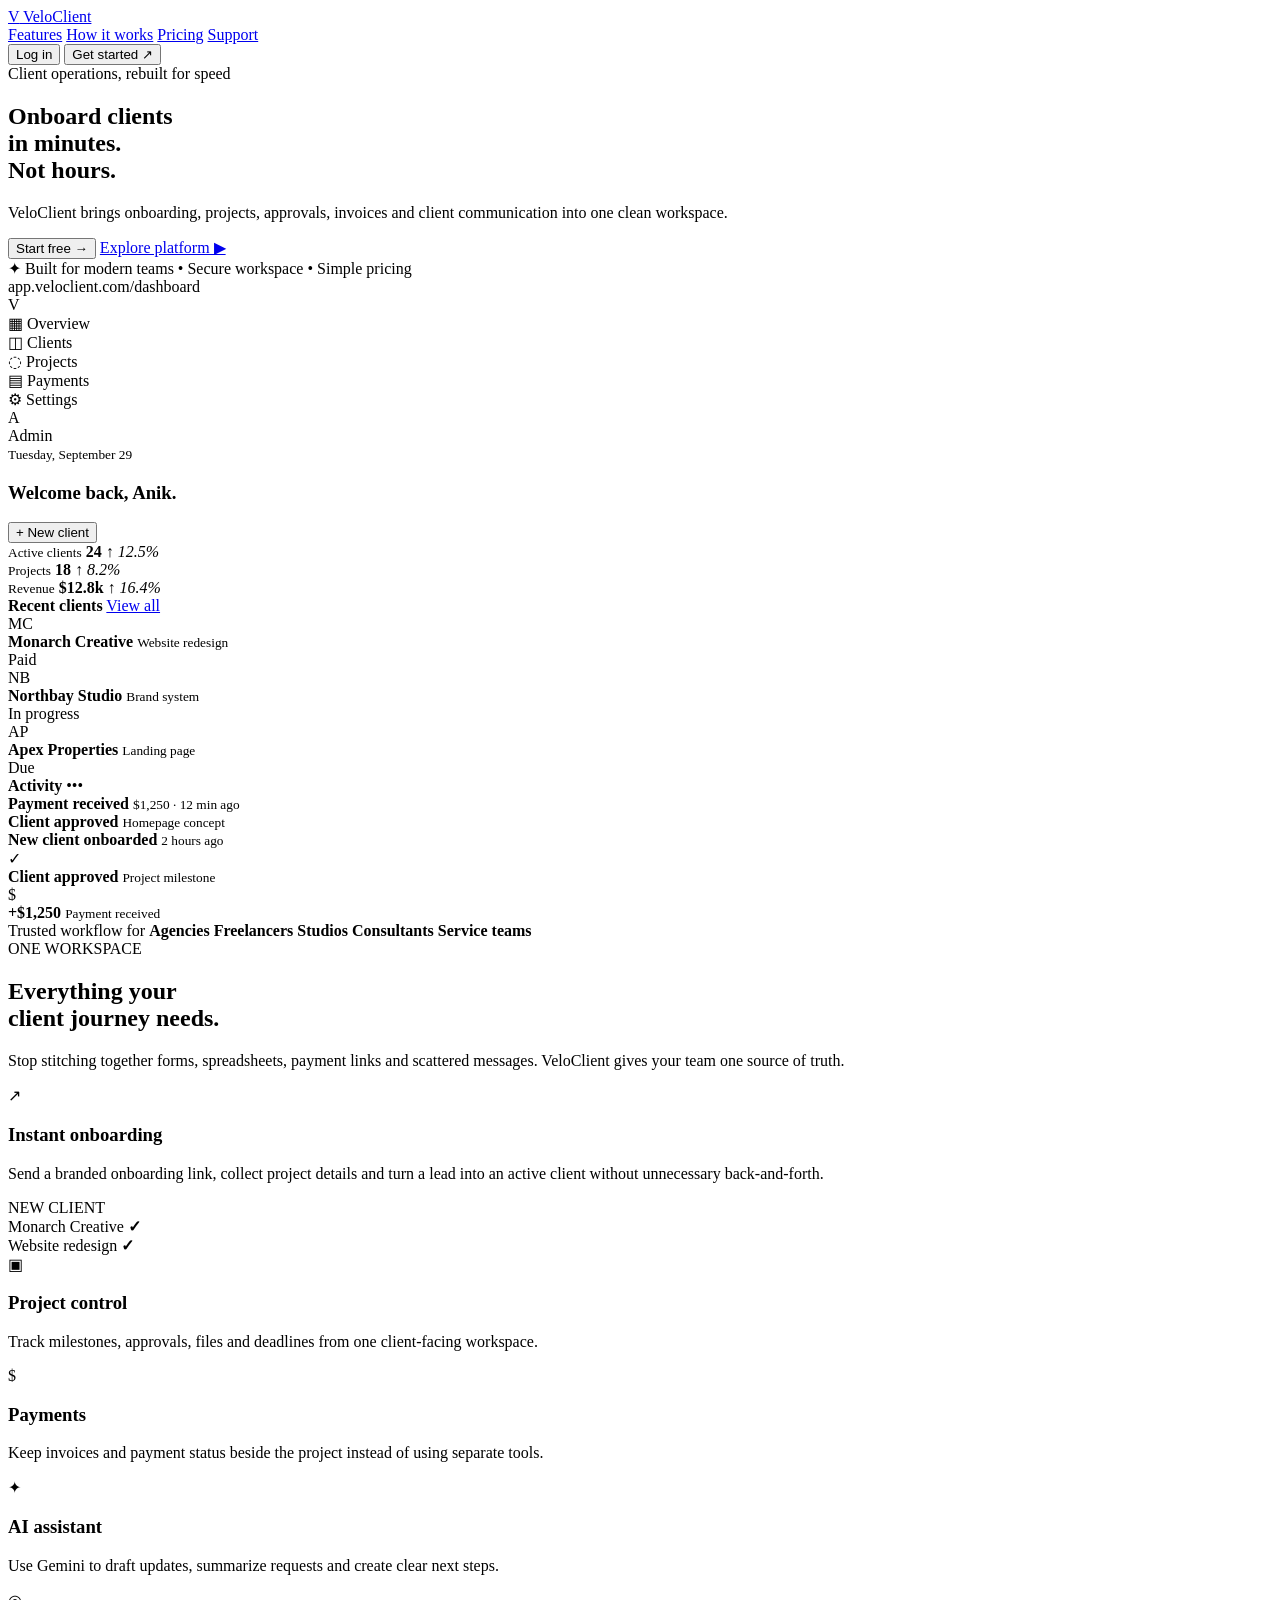
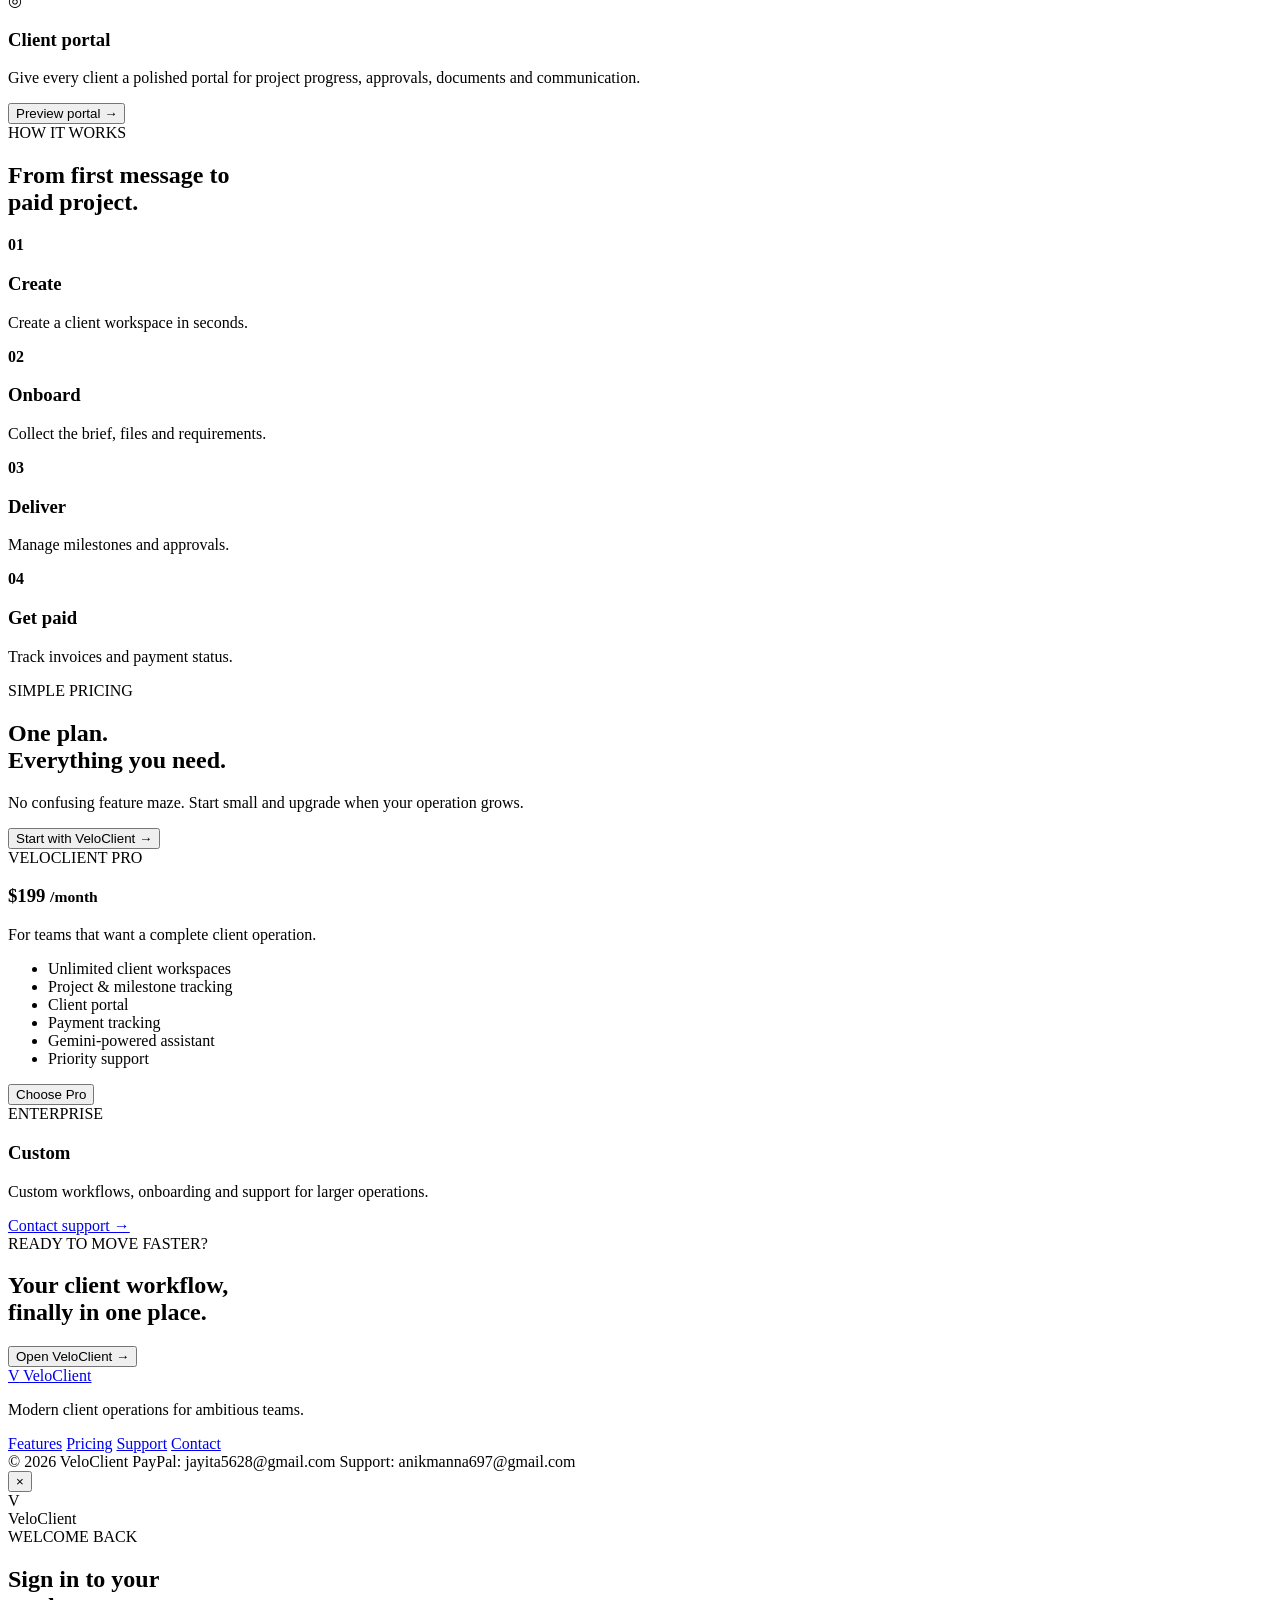
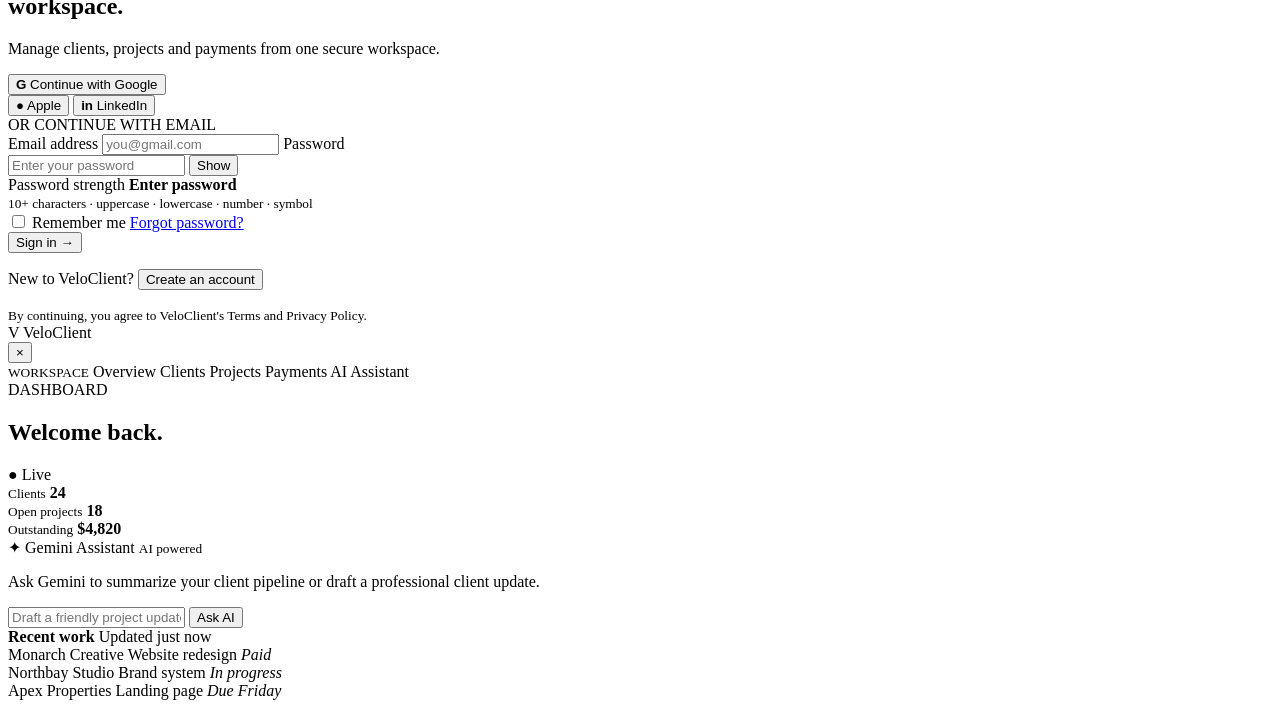
==== index.html @ aab2da52 "Create index.html" ====
<!-- index.html -->
<!DOCTYPE html>
<html lang="en">
<head>
  <meta charset="UTF-8">
  <meta name="viewport" content="width=device-width, initial-scale=1.0">
  <meta name="description" content="VeloClient — modern client operations platform">
  <title>VeloClient — Client Operations</title>

  <link rel="preconnect" href="https://fonts.googleapis.com">
  <link rel="preconnect" href="https://fonts.gstatic.com" crossorigin>
  <link href="https://fonts.googleapis.com/css2?family=Inter:wght@400;500;600;700;800&display=swap" rel="stylesheet">

  <link rel="stylesheet" href="styles.css">
</head>

<body>

<div class="noise"></div>

<!-- NAVBAR -->
<header class="navbar">
  <a href="#home" class="brand">
    <span class="brand-logo">V</span>
    <span>VeloClient</span>
  </a>

  <nav>
    <a href="#features">Features</a>
    <a href="#workflow">How it works</a>
    <a href="#pricing">Pricing</a>
    <a href="#support">Support</a>
  </nav>

  <div class="nav-buttons">
    <button class="btn ghost" data-login>Log in</button>
    <button class="btn primary" data-login>
      Get started <span>↗</span>
    </button>
  </div>
</header>


<!-- HERO -->
<main id="home">

<section class="hero">

  <div class="hero-text">

    <div class="eyebrow">
      <span class="pulse"></span>
      Client operations, rebuilt for speed
    </div>

    <h1>
      Onboard clients
      <br>
      <span>in minutes.</span>
      <br>
      Not hours.
    </h1>

    <p>
      VeloClient brings onboarding, projects, approvals,
      invoices and client communication into one clean workspace.
    </p>

    <div class="hero-buttons">
      <button class="btn primary large" data-login>
        Start free →
      </button>

      <a href="#features" class="btn dark large">
        Explore platform ▶
      </a>
    </div>

    <div class="trust">
      <span>✦ Built for modern teams</span>
      <span>•</span>
      <span>Secure workspace</span>
      <span>•</span>
      <span>Simple pricing</span>
    </div>

  </div>


  <!-- DASHBOARD MOCKUP -->

  <div class="hero-dashboard">

    <div class="glow"></div>

    <div class="browser">

      <div class="browser-bar">
        <i></i>
        <i></i>
        <i></i>

        <div class="browser-url">
          app.veloclient.com/dashboard
        </div>
      </div>

      <div class="dashboard">

        <aside class="sidebar">

          <div class="small-logo">V</div>

          <div class="side active">
            ▦
            <span>Overview</span>
          </div>

          <div class="side">
            ◫
            <span>Clients</span>
          </div>

          <div class="side">
            ◌
            <span>Projects</span>
          </div>

          <div class="side">
            ▤
            <span>Payments</span>
          </div>

          <div class="side">
            ⚙
            <span>Settings</span>
          </div>

          <div class="side-user">
            <div class="avatar">A</div>
            Admin
          </div>

        </aside>


        <section class="dashboard-main">

          <div class="dashboard-header">

            <div>
              <small>Tuesday, September 29</small>
              <h3>Welcome back, Anik.</h3>
            </div>

            <button class="new-client">
              + New client
            </button>

          </div>


          <div class="stats">

            <div class="stat">
              <small>Active clients</small>
              <strong>24</strong>
              <em>↑ 12.5%</em>
            </div>

            <div class="stat">
              <small>Projects</small>
              <strong>18</strong>
              <em>↑ 8.2%</em>
            </div>

            <div class="stat">
              <small>Revenue</small>
              <strong>$12.8k</strong>
              <em>↑ 16.4%</em>
            </div>

          </div>


          <div class="dashboard-grid">

            <div class="panel">

              <div class="panel-title">
                <b>Recent clients</b>
                <a href="#">View all</a>
              </div>

              <div class="client">
                <span class="client-avatar purple">MC</span>

                <div>
                  <b>Monarch Creative</b>
                  <small>Website redesign</small>
                </div>

                <label class="paid">Paid</label>
              </div>

              <div class="client">
                <span class="client-avatar green">NB</span>

                <div>
                  <b>Northbay Studio</b>
                  <small>Brand system</small>
                </div>

                <label class="progress">In progress</label>
              </div>

              <div class="client">
                <span class="client-avatar orange">AP</span>

                <div>
                  <b>Apex Properties</b>
                  <small>Landing page</small>
                </div>

                <label class="due">Due</label>
              </div>

            </div>


            <div class="panel activity">

              <div class="panel-title">
                <b>Activity</b>
                <span>•••</span>
              </div>

              <div class="activity-item">
                <i></i>
                <div>
                  <b>Payment received</b>
                  <small>$1,250 · 12 min ago</small>
                </div>
              </div>

              <div class="activity-item">
                <i></i>
                <div>
                  <b>Client approved</b>
                  <small>Homepage concept</small>
                </div>
              </div>

              <div class="activity-item">
                <i></i>
                <div>
                  <b>New client onboarded</b>
                  <small>2 hours ago</small>
                </div>
              </div>

            </div>

          </div>

        </section>

      </div>
    </div>


    <div class="floating-card first">
      <span>✓</span>
      <div>
        <b>Client approved</b>
        <small>Project milestone</small>
      </div>
    </div>

    <div class="floating-card second">
      <span>$</span>
      <div>
        <b>+$1,250</b>
        <small>Payment received</small>
      </div>
    </div>

  </div>

</section>


<!-- LOGO STRIP -->

<section class="logo-strip">

  <span>Trusted workflow for</span>

  <b>Agencies</b>
  <b>Freelancers</b>
  <b>Studios</b>
  <b>Consultants</b>
  <b>Service teams</b>

</section>


<!-- FEATURES -->

<section class="section" id="features">

  <div class="section-heading">

    <div>
      <span class="kicker">ONE WORKSPACE</span>

      <h2>
        Everything your
        <br>
        <span>client journey needs.</span>
      </h2>
    </div>

    <p>
      Stop stitching together forms, spreadsheets,
      payment links and scattered messages.
      VeloClient gives your team one source of truth.
    </p>

  </div>


  <div class="features">

    <article class="feature large-feature">

      <div class="feature-icon">↗</div>

      <h3>Instant onboarding</h3>

      <p>
        Send a branded onboarding link, collect project
        details and turn a lead into an active client
        without unnecessary back-and-forth.
      </p>

      <div class="fake-form">

        <span>NEW CLIENT</span>

        <div>
          Monarch Creative
          <b>✓</b>
        </div>

        <div>
          Website redesign
          <b>✓</b>
        </div>

      </div>

    </article>


    <article class="feature">

      <div class="feature-icon">▣</div>

      <h3>Project control</h3>

      <p>
        Track milestones, approvals, files and
        deadlines from one client-facing workspace.
      </p>

    </article>


    <article class="feature">

      <div class="feature-icon">$</div>

      <h3>Payments</h3>

      <p>
        Keep invoices and payment status beside
        the project instead of using separate tools.
      </p>

    </article>


    <article class="feature">

      <div class="feature-icon">✦</div>

      <h3>AI assistant</h3>

      <p>
        Use Gemini to draft updates, summarize
        requests and create clear next steps.
      </p>

    </article>


    <article class="feature wide-feature">

      <div class="feature-icon">◎</div>

      <div>
        <h3>Client portal</h3>

        <p>
          Give every client a polished portal for
          project progress, approvals, documents
          and communication.
        </p>
      </div>

      <button class="outline" data-login>
        Preview portal →
      </button>

    </article>

  </div>

</section>


<!-- WORKFLOW -->

<section class="section workflow" id="workflow">

  <div class="center-heading">

    <span class="kicker">HOW IT WORKS</span>

    <h2>
      From first message to
      <br>
      <span>paid project.</span>
    </h2>

  </div>


  <div class="steps">

    <div class="step">
      <b>01</b>
      <h3>Create</h3>
      <p>Create a client workspace in seconds.</p>
    </div>

    <div class="step">
      <b>02</b>
      <h3>Onboard</h3>
      <p>Collect the brief, files and requirements.</p>
    </div>

    <div class="step">
      <b>03</b>
      <h3>Deliver</h3>
      <p>Manage milestones and approvals.</p>
    </div>

    <div class="step">
      <b>04</b>
      <h3>Get paid</h3>
      <p>Track invoices and payment status.</p>
    </div>

  </div>

</section>


<!-- PRICING -->

<section class="section pricing" id="pricing">

  <div class="pricing-intro">

    <span class="kicker">SIMPLE PRICING</span>

    <h2>
      One plan.
      <br>
      <span>Everything you need.</span>
    </h2>

    <p>
      No confusing feature maze.
      Start small and upgrade when your operation grows.
    </p>

    <button class="btn primary large" data-login>
      Start with VeloClient →
    </button>

  </div>


  <div class="price-card">

    <span class="plan">VELOCLIENT PRO</span>

    <h3>
      $199
      <small>/month</small>
    </h3>

    <p>
      For teams that want a complete client operation.
    </p>

    <ul>
      <li>Unlimited client workspaces</li>
      <li>Project & milestone tracking</li>
      <li>Client portal</li>
      <li>Payment tracking</li>
      <li>Gemini-powered assistant</li>
      <li>Priority support</li>
    </ul>

    <button class="btn dark full" data-login>
      Choose Pro
    </button>

  </div>


  <div class="enterprise-card">

    <span class="plan">ENTERPRISE</span>

    <h3>Custom</h3>

    <p>
      Custom workflows, onboarding and support
      for larger operations.
    </p>

    <a href="mailto:anikmanna697@gmail.com">
      Contact support →
    </a>

  </div>

</section>


<!-- CTA -->

<section class="cta">

  <div>

    <span class="kicker">READY TO MOVE FASTER?</span>

    <h2>
      Your client workflow,
      <br>
      <span>finally in one place.</span>
    </h2>

  </div>

  <button class="btn light large" data-login>
    Open VeloClient →
  </button>

</section>

</main>


<!-- FOOTER -->

<footer id="support">

  <div class="footer-main">

    <a class="brand" href="#home">
      <span class="brand-logo">V</span>
      VeloClient
    </a>

    <p>
      Modern client operations for ambitious teams.
    </p>

    <div class="footer-links">
      <a href="#features">Features</a>
      <a href="#pricing">Pricing</a>
      <a href="mailto:anikmanna697@gmail.com">Support</a>
      <a href="mailto:anikmanna697@gmail.com">Contact</a>
    </div>

  </div>

  <div class="footer-bottom">
    <span>© 2026 VeloClient</span>
    <span>PayPal: jayita5628@gmail.com</span>
    <span>Support: anikmanna697@gmail.com</span>
  </div>

</footer>


<!-- LOGIN MODAL -->

<div class="modal hidden" id="loginModal">

  <div class="backdrop" data-close></div>

  <div class="auth-card">

    <button class="close" data-close>×</button>

    <div class="auth-brand">
      <div class="auth-logo">V</div>
      <span>VeloClient</span>
    </div>

    <span class="kicker">WELCOME BACK</span>

    <h2>
      Sign in to your
      <br>
      <span>workspace.</span>
    </h2>

    <p class="muted">
      Manage clients, projects and payments from
      one secure workspace.
    </p>


    <!-- GOOGLE -->

    <button class="social-btn" data-provider="Google">
      <strong class="google">G</strong>
      Continue with Google
    </button>


    <div class="social-grid">

      <!-- APPLE -->

      <button class="social-btn" data-provider="Apple">
        <strong class="apple">●</strong>
        Apple
      </button>


      <!-- LINKEDIN -->

      <button class="social-btn" data-provider="LinkedIn">
        <strong class="linkedin">in</strong>
        LinkedIn
      </button>

    </div>


    <div class="divider">
      <span>OR CONTINUE WITH EMAIL</span>
    </div>


    <!-- EMAIL LOGIN -->

    <form id="loginForm">

      <label>
        Email address

        <input
          type="email"
          id="email"
          autocomplete="email"
          placeholder="you@gmail.com"
          required
        >

      </label>


      <label>
        Password

        <div class="password-container">

          <input
            type="password"
            id="password"
            autocomplete="current-password"
            minlength="10"
            pattern="(?=.*[a-z])(?=.*[A-Z])(?=.*[0-9])(?=.*[^A-Za-z0-9]).{10,}"
            placeholder="Enter your password"
            required
          >

          <button
            type="button"
            id="togglePassword"
            class="show-password"
          >
            Show
          </button>

        </div>

      </label>


      <!-- PASSWORD STRENGTH -->

      <div class="password-strength" id="strengthBox">

        <div class="strength-header">

          <span>Password strength</span>

          <b id="strengthLabel">
            Enter password
          </b>

        </div>

        <div class="strength-bars">
          <i></i>
          <i></i>
          <i></i>
          <i></i>
        </div>

        <small id="passwordHint">
          10+ characters · uppercase · lowercase · number · symbol
        </small>

      </div>


      <div class="login-options">

        <label class="remember">
          <input type="checkbox">
          Remember me
        </label>

        <a href="mailto:anikmanna697@gmail.com?subject=VeloClient%20Password%20Reset">
          Forgot password?
        </a>

      </div>


      <button class="btn primary full signin-btn" type="submit">
        Sign in →
      </button>

    </form>


    <p class="signup">
      New to VeloClient?
      <button id="createAccount">
        Create an account
      </button>
    </p>

    <small class="terms">
      By continuing, you agree to VeloClient's
      Terms and Privacy Policy.
    </small>

  </div>

</div>


<!-- CLIENT PORTAL -->

<div class="modal hidden" id="portalModal">

  <div class="portal">

    <header class="portal-header">

      <div class="brand">
        <span class="brand-logo">V</span>
        VeloClient
      </div>

      <button class="close" id="closePortal">×</button>

    </header>


    <div class="portal-layout">

      <aside class="portal-sidebar">

        <small>WORKSPACE</small>

        <a class="active">Overview</a>
        <a>Clients</a>
        <a>Projects</a>
        <a>Payments</a>
        <a>AI Assistant</a>

      </aside>


      <section class="portal-content">

        <div class="portal-heading">

          <div>
            <span class="kicker">DASHBOARD</span>
            <h2>Welcome back.</h2>
          </div>

          <span class="live">● Live</span>

        </div>


        <div class="portal-stats">

          <div>
            <small>Clients</small>
            <strong>24</strong>
          </div>

          <div>
            <small>Open projects</small>
            <strong>18</strong>
          </div>

          <div>
            <small>Outstanding</small>
            <strong>$4,820</strong>
          </div>

        </div>


        <!-- GEMINI -->

        <div class="ai-box">

          <div class="ai-title">
            <span>✦ Gemini Assistant</span>
            <small>AI powered</small>
          </div>

          <p id="aiResponse">
            Ask Gemini to summarize your client pipeline
            or draft a professional client update.
          </p>

          <div class="ai-input">

            <input
              id="aiPrompt"
              placeholder="Draft a friendly project update..."
            >

            <button class="btn primary" id="askAI">
              Ask AI
            </button>

          </div>

        </div>


        <div class="recent-work">

          <div class="recent-header">
            <b>Recent work</b>
            <span>Updated just now</span>
          </div>

          <div class="work-row">
            <span>Monarch Creative</span>
            <span>Website redesign</span>
            <em>Paid</em>
          </div>

          <div class="work-row">
            <span>Northbay Studio</span>
            <span>Brand system</span>
            <em>In progress</em>
          </div>

          <div class="work-row">
            <span>Apex Properties</span>
            <span>Landing page</span>
            <em>Due Friday</em>
          </div>

        </div>

      </section>

    </div>

  </div>

</div>


<script src="app.js"></script>

</body>
  </html>
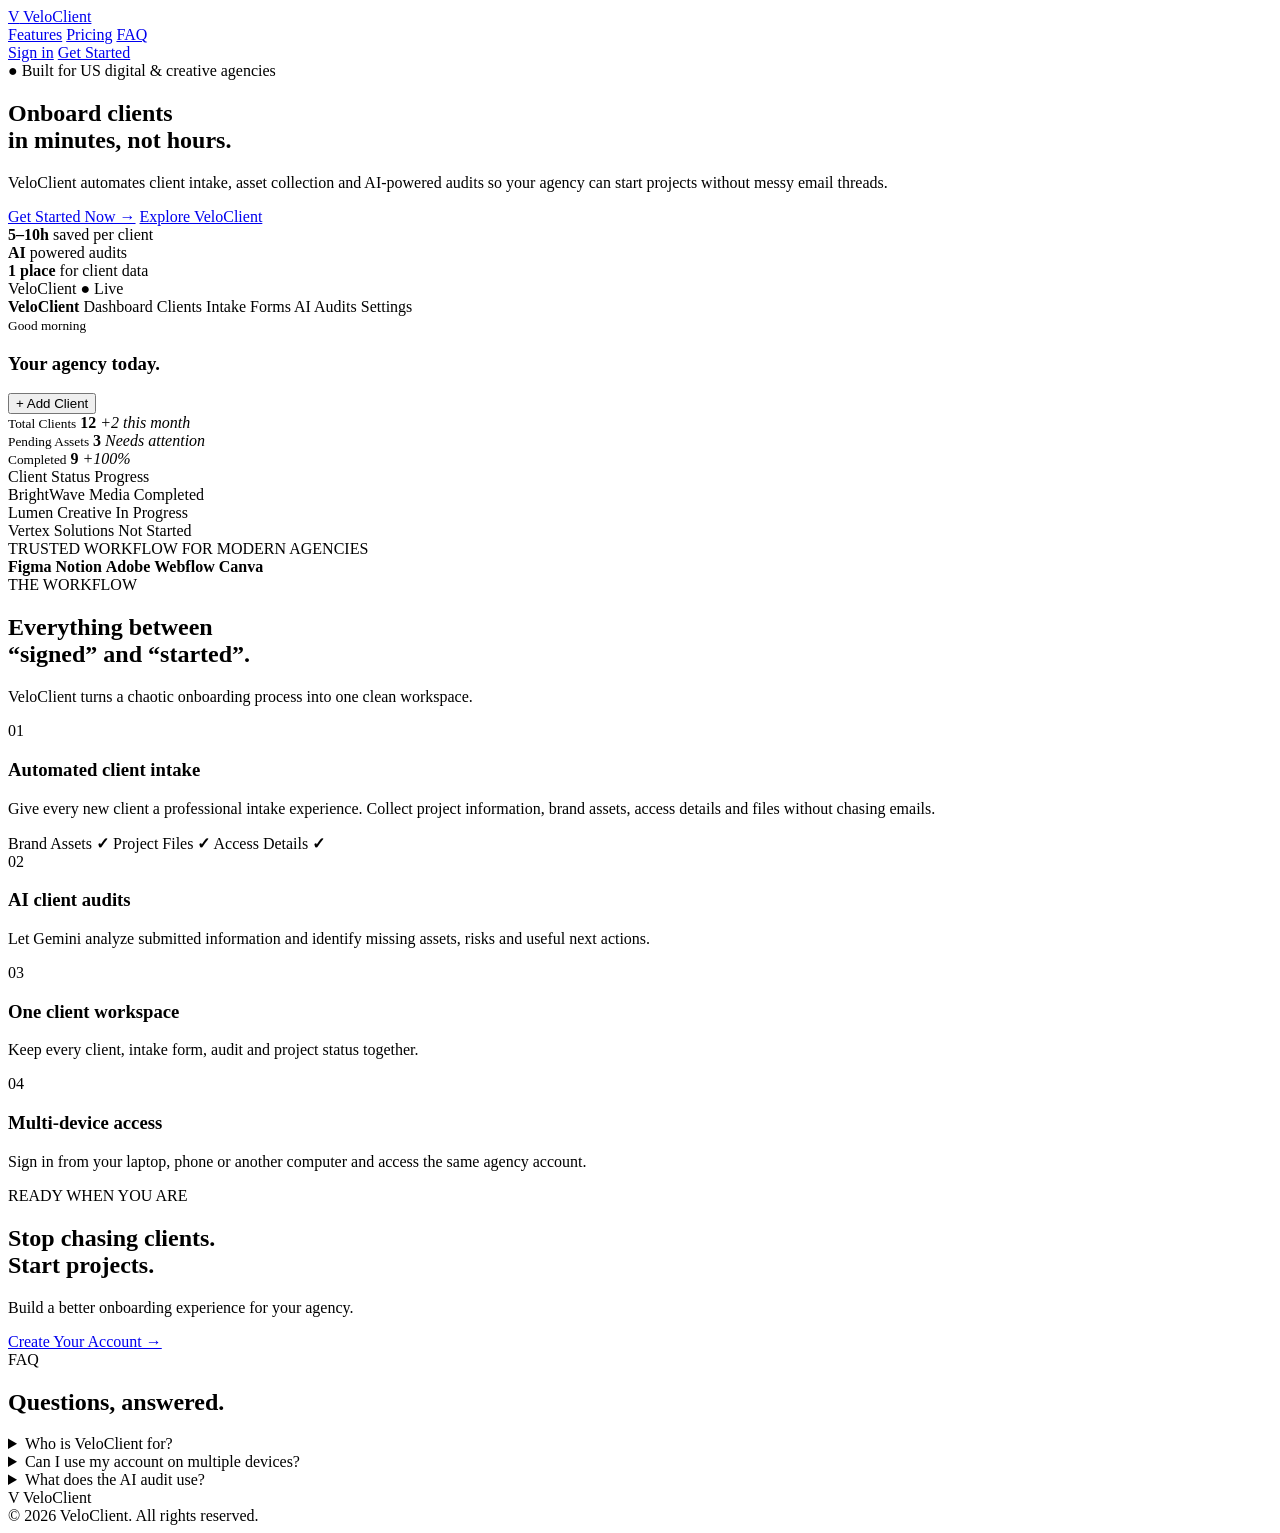
==== commit ad8eff3f: "Update index.html" ====
--- a/index.html
+++ b/index.html
@@ -1,924 +1,259 @@
-<!-- index.html -->
 <!DOCTYPE html>
 <html lang="en">
 <head>
   <meta charset="UTF-8">
   <meta name="viewport" content="width=device-width, initial-scale=1.0">
-  <meta name="description" content="VeloClient — modern client operations platform">
-  <title>VeloClient — Client Operations</title>
-
-  <link rel="preconnect" href="https://fonts.googleapis.com">
-  <link rel="preconnect" href="https://fonts.gstatic.com" crossorigin>
-  <link href="https://fonts.googleapis.com/css2?family=Inter:wght@400;500;600;700;800&display=swap" rel="stylesheet">
-
-  <link rel="stylesheet" href="styles.css">
+  <title>VeloClient | Client onboarding for modern agencies</title>
+  <link rel="stylesheet" href="css/style.css">
 </head>
 
-<body>
-
-<div class="noise"></div>
-
-<!-- NAVBAR -->
-<header class="navbar">
-  <a href="#home" class="brand">
-    <span class="brand-logo">V</span>
-    <span>VeloClient</span>
+<body class="marketing">
+
+<header class="nav">
+  <a href="index.html" class="brand">
+    <span class="brand-mark">V</span>
+    VeloClient
   </a>
 
   <nav>
     <a href="#features">Features</a>
-    <a href="#workflow">How it works</a>
-    <a href="#pricing">Pricing</a>
-    <a href="#support">Support</a>
+    <a href="pricing.html">Pricing</a>
+    <a href="#faq">FAQ</a>
   </nav>
 
-  <div class="nav-buttons">
-    <button class="btn ghost" data-login>Log in</button>
-    <button class="btn primary" data-login>
-      Get started <span>↗</span>
-    </button>
+  <div class="nav-actions">
+    <a href="login.html" class="nav-login">Sign in</a>
+    <a href="signup.html" class="btn btn-small">Get Started</a>
   </div>
 </header>
 
-
-<!-- HERO -->
-<main id="home">
+<main>
 
 <section class="hero">
-
-  <div class="hero-text">
+  <div class="hero-content">
 
     <div class="eyebrow">
-      <span class="pulse"></span>
-      Client operations, rebuilt for speed
+      <span>●</span>
+      Built for US digital & creative agencies
     </div>
 
     <h1>
-      Onboard clients
-      <br>
-      <span>in minutes.</span>
-      <br>
-      Not hours.
+      Onboard clients<br>
+      in minutes,
+      <span>not hours.</span>
     </h1>
 
     <p>
-      VeloClient brings onboarding, projects, approvals,
-      invoices and client communication into one clean workspace.
+      VeloClient automates client intake, asset collection and AI-powered
+      audits so your agency can start projects without messy email threads.
     </p>
 
     <div class="hero-buttons">
-      <button class="btn primary large" data-login>
-        Start free →
-      </button>
-
-      <a href="#features" class="btn dark large">
-        Explore platform ▶
-      </a>
-    </div>
-
-    <div class="trust">
-      <span>✦ Built for modern teams</span>
-      <span>•</span>
-      <span>Secure workspace</span>
-      <span>•</span>
-      <span>Simple pricing</span>
-    </div>
-
-  </div>
-
-
-  <!-- DASHBOARD MOCKUP -->
-
-  <div class="hero-dashboard">
-
-    <div class="glow"></div>
-
-    <div class="browser">
-
-      <div class="browser-bar">
-        <i></i>
-        <i></i>
-        <i></i>
-
-        <div class="browser-url">
-          app.veloclient.com/dashboard
+      <a href="signup.html" class="btn">Get Started Now →</a>
+      <a href="#features" class="btn btn-outline">Explore VeloClient</a>
+    </div>
+
+    <div class="hero-stats">
+      <div>
+        <strong>5–10h</strong>
+        <span>saved per client</span>
+      </div>
+      <div>
+        <strong>AI</strong>
+        <span>powered audits</span>
+      </div>
+      <div>
+        <strong>1 place</strong>
+        <span>for client data</span>
+      </div>
+    </div>
+
+  </div>
+
+  <div class="hero-product">
+    <div class="window">
+      <div class="window-top">
+        <div class="window-dots">
+          <i></i><i></i><i></i>
         </div>
-      </div>
-
-      <div class="dashboard">
-
-        <aside class="sidebar">
-
-          <div class="small-logo">V</div>
-
-          <div class="side active">
-            ▦
-            <span>Overview</span>
+        <span>VeloClient</span>
+        <span>● Live</span>
+      </div>
+
+      <div class="mini-dashboard">
+        <aside>
+          <strong>VeloClient</strong>
+          <a class="active">Dashboard</a>
+          <a>Clients</a>
+          <a>Intake Forms</a>
+          <a>AI Audits</a>
+          <a>Settings</a>
+        </aside>
+
+        <div class="mini-main">
+          <div class="mini-title">
+            <div>
+              <small>Good morning</small>
+              <h3>Your agency today.</h3>
+            </div>
+            <button>+ Add Client</button>
           </div>
 
-          <div class="side">
-            ◫
-            <span>Clients</span>
+          <div class="mini-cards">
+            <div>
+              <small>Total Clients</small>
+              <b>12</b>
+              <em>+2 this month</em>
+            </div>
+
+            <div>
+              <small>Pending Assets</small>
+              <b>3</b>
+              <em>Needs attention</em>
+            </div>
+
+            <div>
+              <small>Completed</small>
+              <b>9</b>
+              <em>+100%</em>
+            </div>
           </div>
 
-          <div class="side">
-            ◌
-            <span>Projects</span>
+          <div class="mini-table">
+            <div class="table-head">
+              <span>Client</span>
+              <span>Status</span>
+              <span>Progress</span>
+            </div>
+
+            <div class="table-row">
+              <span>BrightWave Media</span>
+              <span class="pill green">Completed</span>
+              <span class="progress"><i style="width:100%"></i></span>
+            </div>
+
+            <div class="table-row">
+              <span>Lumen Creative</span>
+              <span class="pill blue">In Progress</span>
+              <span class="progress"><i style="width:65%"></i></span>
+            </div>
+
+            <div class="table-row">
+              <span>Vertex Solutions</span>
+              <span class="pill gray">Not Started</span>
+              <span class="progress"><i style="width:20%"></i></span>
+            </div>
           </div>
-
-          <div class="side">
-            ▤
-            <span>Payments</span>
-          </div>
-
-          <div class="side">
-            ⚙
-            <span>Settings</span>
-          </div>
-
-          <div class="side-user">
-            <div class="avatar">A</div>
-            Admin
-          </div>
-
-        </aside>
-
-
-        <section class="dashboard-main">
-
-          <div class="dashboard-header">
-
-            <div>
-              <small>Tuesday, September 29</small>
-              <h3>Welcome back, Anik.</h3>
-            </div>
-
-            <button class="new-client">
-              + New client
-            </button>
-
-          </div>
-
-
-          <div class="stats">
-
-            <div class="stat">
-              <small>Active clients</small>
-              <strong>24</strong>
-              <em>↑ 12.5%</em>
-            </div>
-
-            <div class="stat">
-              <small>Projects</small>
-              <strong>18</strong>
-              <em>↑ 8.2%</em>
-            </div>
-
-            <div class="stat">
-              <small>Revenue</small>
-              <strong>$12.8k</strong>
-              <em>↑ 16.4%</em>
-            </div>
-
-          </div>
-
-
-          <div class="dashboard-grid">
-
-            <div class="panel">
-
-              <div class="panel-title">
-                <b>Recent clients</b>
-                <a href="#">View all</a>
-              </div>
-
-              <div class="client">
-                <span class="client-avatar purple">MC</span>
-
-                <div>
-                  <b>Monarch Creative</b>
-                  <small>Website redesign</small>
-                </div>
-
-                <label class="paid">Paid</label>
-              </div>
-
-              <div class="client">
-                <span class="client-avatar green">NB</span>
-
-                <div>
-                  <b>Northbay Studio</b>
-                  <small>Brand system</small>
-                </div>
-
-                <label class="progress">In progress</label>
-              </div>
-
-              <div class="client">
-                <span class="client-avatar orange">AP</span>
-
-                <div>
-                  <b>Apex Properties</b>
-                  <small>Landing page</small>
-                </div>
-
-                <label class="due">Due</label>
-              </div>
-
-            </div>
-
-
-            <div class="panel activity">
-
-              <div class="panel-title">
-                <b>Activity</b>
-                <span>•••</span>
-              </div>
-
-              <div class="activity-item">
-                <i></i>
-                <div>
-                  <b>Payment received</b>
-                  <small>$1,250 · 12 min ago</small>
-                </div>
-              </div>
-
-              <div class="activity-item">
-                <i></i>
-                <div>
-                  <b>Client approved</b>
-                  <small>Homepage concept</small>
-                </div>
-              </div>
-
-              <div class="activity-item">
-                <i></i>
-                <div>
-                  <b>New client onboarded</b>
-                  <small>2 hours ago</small>
-                </div>
-              </div>
-
-            </div>
-
-          </div>
-
-        </section>
-
-      </div>
-    </div>
-
-
-    <div class="floating-card first">
-      <span>✓</span>
-      <div>
-        <b>Client approved</b>
-        <small>Project milestone</small>
-      </div>
-    </div>
-
-    <div class="floating-card second">
-      <span>$</span>
-      <div>
-        <b>+$1,250</b>
-        <small>Payment received</small>
-      </div>
-    </div>
-
-  </div>
-
-</section>
-
-
-<!-- LOGO STRIP -->
+        </div>
+      </div>
+    </div>
+  </div>
+</section>
 
 <section class="logo-strip">
-
-  <span>Trusted workflow for</span>
-
-  <b>Agencies</b>
-  <b>Freelancers</b>
-  <b>Studios</b>
-  <b>Consultants</b>
-  <b>Service teams</b>
-
-</section>
-
-
-<!-- FEATURES -->
-
-<section class="section" id="features">
-
+  <span>TRUSTED WORKFLOW FOR MODERN AGENCIES</span>
+  <div>
+    <b>Figma</b>
+    <b>Notion</b>
+    <b>Adobe</b>
+    <b>Webflow</b>
+    <b>Canva</b>
+  </div>
+</section>
+
+<section id="features" class="section">
   <div class="section-heading">
-
-    <div>
-      <span class="kicker">ONE WORKSPACE</span>
-
-      <h2>
-        Everything your
-        <br>
-        <span>client journey needs.</span>
-      </h2>
-    </div>
-
-    <p>
-      Stop stitching together forms, spreadsheets,
-      payment links and scattered messages.
-      VeloClient gives your team one source of truth.
-    </p>
-
-  </div>
-
-
-  <div class="features">
-
-    <article class="feature large-feature">
-
-      <div class="feature-icon">↗</div>
-
-      <h3>Instant onboarding</h3>
-
-      <p>
-        Send a branded onboarding link, collect project
-        details and turn a lead into an active client
-        without unnecessary back-and-forth.
-      </p>
-
-      <div class="fake-form">
-
-        <span>NEW CLIENT</span>
-
-        <div>
-          Monarch Creative
-          <b>✓</b>
-        </div>
-
-        <div>
-          Website redesign
-          <b>✓</b>
-        </div>
-
-      </div>
-
-    </article>
-
-
-    <article class="feature">
-
-      <div class="feature-icon">▣</div>
-
-      <h3>Project control</h3>
-
-      <p>
-        Track milestones, approvals, files and
-        deadlines from one client-facing workspace.
-      </p>
-
-    </article>
-
-
-    <article class="feature">
-
-      <div class="feature-icon">$</div>
-
-      <h3>Payments</h3>
-
-      <p>
-        Keep invoices and payment status beside
-        the project instead of using separate tools.
-      </p>
-
-    </article>
-
-
-    <article class="feature">
-
-      <div class="feature-icon">✦</div>
-
-      <h3>AI assistant</h3>
-
-      <p>
-        Use Gemini to draft updates, summarize
-        requests and create clear next steps.
-      </p>
-
-    </article>
-
-
-    <article class="feature wide-feature">
-
-      <div class="feature-icon">◎</div>
-
-      <div>
-        <h3>Client portal</h3>
-
-        <p>
-          Give every client a polished portal for
-          project progress, approvals, documents
-          and communication.
-        </p>
-      </div>
-
-      <button class="outline" data-login>
-        Preview portal →
-      </button>
-
-    </article>
-
-  </div>
-
-</section>
-
-
-<!-- WORKFLOW -->
-
-<section class="section workflow" id="workflow">
-
-  <div class="center-heading">
-
-    <span class="kicker">HOW IT WORKS</span>
-
-    <h2>
-      From first message to
-      <br>
-      <span>paid project.</span>
-    </h2>
-
-  </div>
-
-
-  <div class="steps">
-
-    <div class="step">
-      <b>01</b>
-      <h3>Create</h3>
-      <p>Create a client workspace in seconds.</p>
-    </div>
-
-    <div class="step">
-      <b>02</b>
-      <h3>Onboard</h3>
-      <p>Collect the brief, files and requirements.</p>
-    </div>
-
-    <div class="step">
-      <b>03</b>
-      <h3>Deliver</h3>
-      <p>Manage milestones and approvals.</p>
-    </div>
-
-    <div class="step">
-      <b>04</b>
-      <h3>Get paid</h3>
-      <p>Track invoices and payment status.</p>
-    </div>
-
-  </div>
-
-</section>
-
-
-<!-- PRICING -->
-
-<section class="section pricing" id="pricing">
-
-  <div class="pricing-intro">
-
-    <span class="kicker">SIMPLE PRICING</span>
-
-    <h2>
-      One plan.
-      <br>
-      <span>Everything you need.</span>
-    </h2>
-
-    <p>
-      No confusing feature maze.
-      Start small and upgrade when your operation grows.
-    </p>
-
-    <button class="btn primary large" data-login>
-      Start with VeloClient →
-    </button>
-
-  </div>
-
-
-  <div class="price-card">
-
-    <span class="plan">VELOCLIENT PRO</span>
-
-    <h3>
-      $199
-      <small>/month</small>
-    </h3>
-
-    <p>
-      For teams that want a complete client operation.
-    </p>
-
-    <ul>
-      <li>Unlimited client workspaces</li>
-      <li>Project & milestone tracking</li>
-      <li>Client portal</li>
-      <li>Payment tracking</li>
-      <li>Gemini-powered assistant</li>
-      <li>Priority support</li>
-    </ul>
-
-    <button class="btn dark full" data-login>
-      Choose Pro
-    </button>
-
-  </div>
-
-
-  <div class="enterprise-card">
-
-    <span class="plan">ENTERPRISE</span>
-
-    <h3>Custom</h3>
-
-    <p>
-      Custom workflows, onboarding and support
-      for larger operations.
-    </p>
-
-    <a href="mailto:anikmanna697@gmail.com">
-      Contact support →
-    </a>
-
-  </div>
-
-</section>
-
-
-<!-- CTA -->
-
-<section class="cta">
-
+    <span class="eyebrow">THE WORKFLOW</span>
+    <h2>Everything between<br>“signed” and “started”.</h2>
+    <p>VeloClient turns a chaotic onboarding process into one clean workspace.</p>
+  </div>
+
+  <div class="feature-grid">
+
+    <article class="feature-card large">
+      <div class="feature-icon">01</div>
+      <h3>Automated client intake</h3>
+      <p>
+        Give every new client a professional intake experience.
+        Collect project information, brand assets, access details and files
+        without chasing emails.
+      </p>
+      <div class="feature-demo">
+        <span>Brand Assets</span>
+        <strong>✓</strong>
+        <span>Project Files</span>
+        <strong>✓</strong>
+        <span>Access Details</span>
+        <strong>✓</strong>
+      </div>
+    </article>
+
+    <article class="feature-card">
+      <div class="feature-icon">02</div>
+      <h3>AI client audits</h3>
+      <p>
+        Let Gemini analyze submitted information and identify missing
+        assets, risks and useful next actions.
+      </p>
+    </article>
+
+    <article class="feature-card">
+      <div class="feature-icon">03</div>
+      <h3>One client workspace</h3>
+      <p>
+        Keep every client, intake form, audit and project status together.
+      </p>
+    </article>
+
+    <article class="feature-card">
+      <div class="feature-icon">04</div>
+      <h3>Multi-device access</h3>
+      <p>
+        Sign in from your laptop, phone or another computer and access
+        the same agency account.
+      </p>
+    </article>
+
+  </div>
+</section>
+
+<section class="cta-section">
   <div>
-
-    <span class="kicker">READY TO MOVE FASTER?</span>
-
-    <h2>
-      Your client workflow,
-      <br>
-      <span>finally in one place.</span>
-    </h2>
-
-  </div>
-
-  <button class="btn light large" data-login>
-    Open VeloClient →
-  </button>
-
+    <span class="eyebrow">READY WHEN YOU ARE</span>
+    <h2>Stop chasing clients.<br>Start projects.</h2>
+    <p>Build a better onboarding experience for your agency.</p>
+  </div>
+  <a href="signup.html" class="btn">Create Your Account →</a>
+</section>
+
+<section id="faq" class="section faq">
+  <div class="section-heading">
+    <span class="eyebrow">FAQ</span>
+    <h2>Questions, answered.</h2>
+  </div>
+
+  <details>
+    <summary>Who is VeloClient for?</summary>
+    <p>VeloClient is designed for digital, web, marketing and creative agencies.</p>
+  </details>
+
+  <details>
+    <summary>Can I use my account on multiple devices?</summary>
+    <p>Yes. Your account data is stored in Supabase rather than only inside one browser.</p>
+  </details>
+
+  <details>
+    <summary>What does the AI audit use?</summary>
+    <p>The audit endpoint sends the submitted client information to Gemini and returns an agency-focused analysis.</p>
+  </details>
 </section>
 
 </main>
 
-
-<!-- FOOTER -->
-
-<footer id="support">
-
-  <div class="footer-main">
-
-    <a class="brand" href="#home">
-      <span class="brand-logo">V</span>
-      VeloClient
-    </a>
-
-    <p>
-      Modern client operations for ambitious teams.
-    </p>
-
-    <div class="footer-links">
-      <a href="#features">Features</a>
-      <a href="#pricing">Pricing</a>
-      <a href="mailto:anikmanna697@gmail.com">Support</a>
-      <a href="mailto:anikmanna697@gmail.com">Contact</a>
-    </div>
-
-  </div>
-
-  <div class="footer-bottom">
-    <span>© 2026 VeloClient</span>
-    <span>PayPal: jayita5628@gmail.com</span>
-    <span>Support: anikmanna697@gmail.com</span>
-  </div>
-
+<footer>
+  <div class="brand"><span class="brand-mark">V</span> VeloClient</div>
+  <span>© 2026 VeloClient. All rights reserved.</span>
 </footer>
 
-
-<!-- LOGIN MODAL -->
-
-<div class="modal hidden" id="loginModal">
-
-  <div class="backdrop" data-close></div>
-
-  <div class="auth-card">
-
-    <button class="close" data-close>×</button>
-
-    <div class="auth-brand">
-      <div class="auth-logo">V</div>
-      <span>VeloClient</span>
-    </div>
-
-    <span class="kicker">WELCOME BACK</span>
-
-    <h2>
-      Sign in to your
-      <br>
-      <span>workspace.</span>
-    </h2>
-
-    <p class="muted">
-      Manage clients, projects and payments from
-      one secure workspace.
-    </p>
-
-
-    <!-- GOOGLE -->
-
-    <button class="social-btn" data-provider="Google">
-      <strong class="google">G</strong>
-      Continue with Google
-    </button>
-
-
-    <div class="social-grid">
-
-      <!-- APPLE -->
-
-      <button class="social-btn" data-provider="Apple">
-        <strong class="apple">●</strong>
-        Apple
-      </button>
-
-
-      <!-- LINKEDIN -->
-
-      <button class="social-btn" data-provider="LinkedIn">
-        <strong class="linkedin">in</strong>
-        LinkedIn
-      </button>
-
-    </div>
-
-
-    <div class="divider">
-      <span>OR CONTINUE WITH EMAIL</span>
-    </div>
-
-
-    <!-- EMAIL LOGIN -->
-
-    <form id="loginForm">
-
-      <label>
-        Email address
-
-        <input
-          type="email"
-          id="email"
-          autocomplete="email"
-          placeholder="you@gmail.com"
-          required
-        >
-
-      </label>
-
-
-      <label>
-        Password
-
-        <div class="password-container">
-
-          <input
-            type="password"
-            id="password"
-            autocomplete="current-password"
-            minlength="10"
-            pattern="(?=.*[a-z])(?=.*[A-Z])(?=.*[0-9])(?=.*[^A-Za-z0-9]).{10,}"
-            placeholder="Enter your password"
-            required
-          >
-
-          <button
-            type="button"
-            id="togglePassword"
-            class="show-password"
-          >
-            Show
-          </button>
-
-        </div>
-
-      </label>
-
-
-      <!-- PASSWORD STRENGTH -->
-
-      <div class="password-strength" id="strengthBox">
-
-        <div class="strength-header">
-
-          <span>Password strength</span>
-
-          <b id="strengthLabel">
-            Enter password
-          </b>
-
-        </div>
-
-        <div class="strength-bars">
-          <i></i>
-          <i></i>
-          <i></i>
-          <i></i>
-        </div>
-
-        <small id="passwordHint">
-          10+ characters · uppercase · lowercase · number · symbol
-        </small>
-
-      </div>
-
-
-      <div class="login-options">
-
-        <label class="remember">
-          <input type="checkbox">
-          Remember me
-        </label>
-
-        <a href="mailto:anikmanna697@gmail.com?subject=VeloClient%20Password%20Reset">
-          Forgot password?
-        </a>
-
-      </div>
-
-
-      <button class="btn primary full signin-btn" type="submit">
-        Sign in →
-      </button>
-
-    </form>
-
-
-    <p class="signup">
-      New to VeloClient?
-      <button id="createAccount">
-        Create an account
-      </button>
-    </p>
-
-    <small class="terms">
-      By continuing, you agree to VeloClient's
-      Terms and Privacy Policy.
-    </small>
-
-  </div>
-
-</div>
-
-
-<!-- CLIENT PORTAL -->
-
-<div class="modal hidden" id="portalModal">
-
-  <div class="portal">
-
-    <header class="portal-header">
-
-      <div class="brand">
-        <span class="brand-logo">V</span>
-        VeloClient
-      </div>
-
-      <button class="close" id="closePortal">×</button>
-
-    </header>
-
-
-    <div class="portal-layout">
-
-      <aside class="portal-sidebar">
-
-        <small>WORKSPACE</small>
-
-        <a class="active">Overview</a>
-        <a>Clients</a>
-        <a>Projects</a>
-        <a>Payments</a>
-        <a>AI Assistant</a>
-
-      </aside>
-
-
-      <section class="portal-content">
-
-        <div class="portal-heading">
-
-          <div>
-            <span class="kicker">DASHBOARD</span>
-            <h2>Welcome back.</h2>
-          </div>
-
-          <span class="live">● Live</span>
-
-        </div>
-
-
-        <div class="portal-stats">
-
-          <div>
-            <small>Clients</small>
-            <strong>24</strong>
-          </div>
-
-          <div>
-            <small>Open projects</small>
-            <strong>18</strong>
-          </div>
-
-          <div>
-            <small>Outstanding</small>
-            <strong>$4,820</strong>
-          </div>
-
-        </div>
-
-
-        <!-- GEMINI -->
-
-        <div class="ai-box">
-
-          <div class="ai-title">
-            <span>✦ Gemini Assistant</span>
-            <small>AI powered</small>
-          </div>
-
-          <p id="aiResponse">
-            Ask Gemini to summarize your client pipeline
-            or draft a professional client update.
-          </p>
-
-          <div class="ai-input">
-
-            <input
-              id="aiPrompt"
-              placeholder="Draft a friendly project update..."
-            >
-
-            <button class="btn primary" id="askAI">
-              Ask AI
-            </button>
-
-          </div>
-
-        </div>
-
-
-        <div class="recent-work">
-
-          <div class="recent-header">
-            <b>Recent work</b>
-            <span>Updated just now</span>
-          </div>
-
-          <div class="work-row">
-            <span>Monarch Creative</span>
-            <span>Website redesign</span>
-            <em>Paid</em>
-          </div>
-
-          <div class="work-row">
-            <span>Northbay Studio</span>
-            <span>Brand system</span>
-            <em>In progress</em>
-          </div>
-
-          <div class="work-row">
-            <span>Apex Properties</span>
-            <span>Landing page</span>
-            <em>Due Friday</em>
-          </div>
-
-        </div>
-
-      </section>
-
-    </div>
-
-  </div>
-
-</div>
-
-
-<script src="app.js"></script>
-
 </body>
-  </html>
+            </html>
